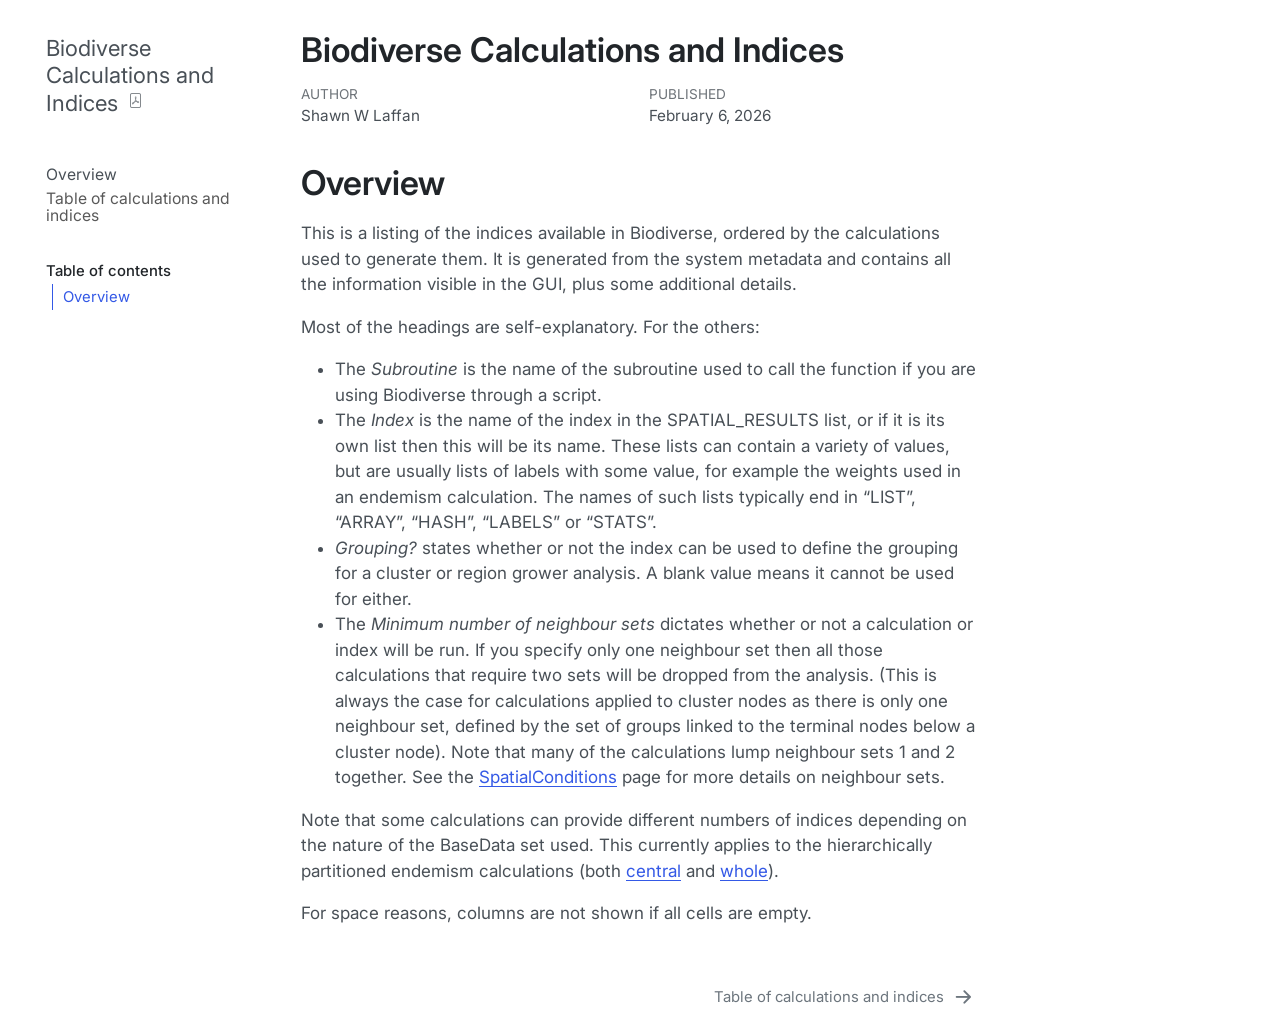
==== index.html @ e505d364 "Built site for gh-pages" ====
<!DOCTYPE html>
<html xmlns="http://www.w3.org/1999/xhtml" lang="en" xml:lang="en"><head>

<meta charset="utf-8">
<meta name="generator" content="quarto-1.8.26">

<meta name="viewport" content="width=device-width, initial-scale=1.0, user-scalable=yes">

<meta name="author" content="Shawn W Laffan">
<meta name="dcterms.date" content="2026-02-06">

<title>Biodiverse Calculations and Indices</title>
<style>
code{white-space: pre-wrap;}
span.smallcaps{font-variant: small-caps;}
div.columns{display: flex; gap: min(4vw, 1.5em);}
div.column{flex: auto; overflow-x: auto;}
div.hanging-indent{margin-left: 1.5em; text-indent: -1.5em;}
ul.task-list{list-style: none;}
ul.task-list li input[type="checkbox"] {
  width: 0.8em;
  margin: 0 0.8em 0.2em -1em; /* quarto-specific, see https://github.com/quarto-dev/quarto-cli/issues/4556 */ 
  vertical-align: middle;
}
</style>


<script src="site_libs/quarto-nav/quarto-nav.js"></script>
<script src="site_libs/quarto-nav/headroom.min.js"></script>
<script src="site_libs/clipboard/clipboard.min.js"></script>
<script src="site_libs/quarto-search/autocomplete.umd.js"></script>
<script src="site_libs/quarto-search/fuse.min.js"></script>
<script src="site_libs/quarto-search/quarto-search.js"></script>
<meta name="quarto:offset" content="./">
<link href="./indices.html" rel="next">
<script src="site_libs/quarto-html/quarto.js" type="module"></script>
<script src="site_libs/quarto-html/tabsets/tabsets.js" type="module"></script>
<script src="site_libs/quarto-html/axe/axe-check.js" type="module"></script>
<script src="site_libs/quarto-html/popper.min.js"></script>
<script src="site_libs/quarto-html/tippy.umd.min.js"></script>
<script src="site_libs/quarto-html/anchor.min.js"></script>
<link href="site_libs/quarto-html/tippy.css" rel="stylesheet">
<link href="site_libs/quarto-html/quarto-syntax-highlighting-587c61ba64f3a5504c4d52d930310e48.css" rel="stylesheet" id="quarto-text-highlighting-styles">
<script src="site_libs/bootstrap/bootstrap.min.js"></script>
<link href="site_libs/bootstrap/bootstrap-icons.css" rel="stylesheet">
<link href="site_libs/bootstrap/bootstrap-aa4ceff52b674d253eb42194b6fb353b.min.css" rel="stylesheet" append-hash="true" id="quarto-bootstrap" data-mode="light">
<script id="quarto-search-options" type="application/json">{
  "location": "sidebar",
  "copy-button": false,
  "collapse-after": 3,
  "panel-placement": "start",
  "type": "textbox",
  "limit": 50,
  "keyboard-shortcut": [
    "f",
    "/",
    "s"
  ],
  "show-item-context": false,
  "language": {
    "search-no-results-text": "No results",
    "search-matching-documents-text": "matching documents",
    "search-copy-link-title": "Copy link to search",
    "search-hide-matches-text": "Hide additional matches",
    "search-more-match-text": "more match in this document",
    "search-more-matches-text": "more matches in this document",
    "search-clear-button-title": "Clear",
    "search-text-placeholder": "",
    "search-detached-cancel-button-title": "Cancel",
    "search-submit-button-title": "Submit",
    "search-label": "Search"
  }
}</script>


</head>

<body class="nav-sidebar floating quarto-light">

<div id="quarto-search-results"></div>
  <header id="quarto-header" class="headroom fixed-top">
  <nav class="quarto-secondary-nav">
    <div class="container-fluid d-flex">
      <button type="button" class="quarto-btn-toggle btn" data-bs-toggle="collapse" role="button" data-bs-target=".quarto-sidebar-collapse-item" aria-controls="quarto-sidebar" aria-expanded="false" aria-label="Toggle sidebar navigation" onclick="if (window.quartoToggleHeadroom) { window.quartoToggleHeadroom(); }">
        <i class="bi bi-layout-text-sidebar-reverse"></i>
      </button>
        <nav class="quarto-page-breadcrumbs" aria-label="breadcrumb"><ol class="breadcrumb"><li class="breadcrumb-item"><a href="./index.html"><span class="chapter-title">Overview</span></a></li></ol></nav>
        <a class="flex-grow-1" role="navigation" data-bs-toggle="collapse" data-bs-target=".quarto-sidebar-collapse-item" aria-controls="quarto-sidebar" aria-expanded="false" aria-label="Toggle sidebar navigation" onclick="if (window.quartoToggleHeadroom) { window.quartoToggleHeadroom(); }">      
        </a>
      <button type="button" class="btn quarto-search-button" aria-label="Search" onclick="window.quartoOpenSearch();">
        <i class="bi bi-search"></i>
      </button>
    </div>
  </nav>
</header>
<!-- content -->
<div id="quarto-content" class="quarto-container page-columns page-rows-contents page-layout-article">
<!-- sidebar -->
  <nav id="quarto-sidebar" class="sidebar collapse collapse-horizontal quarto-sidebar-collapse-item sidebar-navigation floating overflow-auto">
    <div class="pt-lg-2 mt-2 text-left sidebar-header">
    <div class="sidebar-title mb-0 py-0">
      <a href="./">Biodiverse Calculations and Indices</a> 
        <div class="sidebar-tools-main">
    <a href="./Biodiverse-Calculations-and-Indices.pdf" title="Download PDF" class="quarto-navigation-tool px-1" aria-label="Download PDF"><i class="bi bi-file-pdf"></i></a>
</div>
    </div>
      </div>
        <div class="mt-2 flex-shrink-0 align-items-center">
        <div class="sidebar-search">
        <div id="quarto-search" class="" title="Search"></div>
        </div>
        </div>
    <div class="sidebar-menu-container"> 
    <ul class="list-unstyled mt-1">
        <li class="sidebar-item">
  <div class="sidebar-item-container"> 
  <a href="./index.html" class="sidebar-item-text sidebar-link active"><span class="chapter-title">Overview</span></a>
  </div>
</li>
        <li class="sidebar-item">
  <div class="sidebar-item-container"> 
  <a href="./indices.html" class="sidebar-item-text sidebar-link"><span class="chapter-title">Table of calculations and indices</span></a>
  </div>
</li>
    </ul>
    </div>
    <nav id="TOC" role="doc-toc" class="toc-active" data-toc-expanded="99">
    <h2 id="toc-title">Table of contents</h2>
   
  <ul>
  <li><a href="#overview" id="toc-overview" class="nav-link active" data-scroll-target="#overview">Overview</a></li>
  </ul>
</nav>
</nav>
<div id="quarto-sidebar-glass" class="quarto-sidebar-collapse-item" data-bs-toggle="collapse" data-bs-target=".quarto-sidebar-collapse-item"></div>
<!-- margin-sidebar -->
    <div id="quarto-margin-sidebar" class="sidebar margin-sidebar zindex-bottom">
    </div>
<!-- main -->
<main class="content" id="quarto-document-content">

<header id="title-block-header" class="quarto-title-block default">
<div class="quarto-title">
<h1 class="title">Biodiverse Calculations and Indices</h1>
</div>



<div class="quarto-title-meta">

    <div>
    <div class="quarto-title-meta-heading">Author</div>
    <div class="quarto-title-meta-contents">
             <p>Shawn W Laffan </p>
          </div>
  </div>
    
    <div>
    <div class="quarto-title-meta-heading">Published</div>
    <div class="quarto-title-meta-contents">
      <p class="date">February 6, 2026</p>
    </div>
  </div>
  
    
  </div>
  


</header>


<section id="overview" class="level1">
<h1>Overview</h1>
<p>This is a listing of the indices available in Biodiverse, ordered by the calculations used to generate them. It is generated from the system metadata and contains all the information visible in the GUI, plus some additional details.</p>
<p>Most of the headings are self-explanatory. For the others:</p>
<ul>
<li>The <em>Subroutine</em> is the name of the subroutine used to call the function if you are using Biodiverse through a script.</li>
<li>The <em>Index</em> is the name of the index in the SPATIAL_RESULTS list, or if it is its own list then this will be its name. These lists can contain a variety of values, but are usually lists of labels with some value, for example the weights used in an endemism calculation. The names of such lists typically end in “LIST”, “ARRAY”, “HASH”, “LABELS” or “STATS”.</li>
<li><em>Grouping?</em> states whether or not the index can be used to define the grouping for a cluster or region grower analysis. A blank value means it cannot be used for either.</li>
<li>The <em>Minimum number of neighbour sets</em> dictates whether or not a calculation or index will be run. If you specify only one neighbour set then all those calculations that require two sets will be dropped from the analysis. (This is always the case for calculations applied to cluster nodes as there is only one neighbour set, defined by the set of groups linked to the terminal nodes below a cluster node). Note that many of the calculations lump neighbour sets 1 and 2 together. See the <a href="https://biogeospatial.github.io/biodiverse-spatial-conditions/">SpatialConditions</a> page for more details on neighbour sets.</li>
</ul>
<p>Note that some calculations can provide different numbers of indices depending on the nature of the BaseData set used. This currently applies to the hierarchically partitioned endemism calculations (both <a href="indices.html#endemism-central-hierarchical-partition">central</a> and <a href="indices.html#endemism-whole-hierarchical-partition">whole</a>).</p>
<p>For space reasons, columns are not shown if all cells are empty.</p>


</section>

</main> <!-- /main -->
<script id="quarto-html-after-body" type="application/javascript">
  window.document.addEventListener("DOMContentLoaded", function (event) {
    const icon = "";
    const anchorJS = new window.AnchorJS();
    anchorJS.options = {
      placement: 'right',
      icon: icon
    };
    anchorJS.add('.anchored');
    const isCodeAnnotation = (el) => {
      for (const clz of el.classList) {
        if (clz.startsWith('code-annotation-')) {                     
          return true;
        }
      }
      return false;
    }
    const onCopySuccess = function(e) {
      // button target
      const button = e.trigger;
      // don't keep focus
      button.blur();
      // flash "checked"
      button.classList.add('code-copy-button-checked');
      var currentTitle = button.getAttribute("title");
      button.setAttribute("title", "Copied!");
      let tooltip;
      if (window.bootstrap) {
        button.setAttribute("data-bs-toggle", "tooltip");
        button.setAttribute("data-bs-placement", "left");
        button.setAttribute("data-bs-title", "Copied!");
        tooltip = new bootstrap.Tooltip(button, 
          { trigger: "manual", 
            customClass: "code-copy-button-tooltip",
            offset: [0, -8]});
        tooltip.show();    
      }
      setTimeout(function() {
        if (tooltip) {
          tooltip.hide();
          button.removeAttribute("data-bs-title");
          button.removeAttribute("data-bs-toggle");
          button.removeAttribute("data-bs-placement");
        }
        button.setAttribute("title", currentTitle);
        button.classList.remove('code-copy-button-checked');
      }, 1000);
      // clear code selection
      e.clearSelection();
    }
    const getTextToCopy = function(trigger) {
      const outerScaffold = trigger.parentElement.cloneNode(true);
      const codeEl = outerScaffold.querySelector('code');
      for (const childEl of codeEl.children) {
        if (isCodeAnnotation(childEl)) {
          childEl.remove();
        }
      }
      return codeEl.innerText;
    }
    const clipboard = new window.ClipboardJS('.code-copy-button:not([data-in-quarto-modal])', {
      text: getTextToCopy
    });
    clipboard.on('success', onCopySuccess);
    if (window.document.getElementById('quarto-embedded-source-code-modal')) {
      const clipboardModal = new window.ClipboardJS('.code-copy-button[data-in-quarto-modal]', {
        text: getTextToCopy,
        container: window.document.getElementById('quarto-embedded-source-code-modal')
      });
      clipboardModal.on('success', onCopySuccess);
    }
      var localhostRegex = new RegExp(/^(?:http|https):\/\/localhost\:?[0-9]*\//);
      var mailtoRegex = new RegExp(/^mailto:/);
        var filterRegex = new RegExp('/' + window.location.host + '/');
      var isInternal = (href) => {
          return filterRegex.test(href) || localhostRegex.test(href) || mailtoRegex.test(href);
      }
      // Inspect non-navigation links and adorn them if external
     var links = window.document.querySelectorAll('a[href]:not(.nav-link):not(.navbar-brand):not(.toc-action):not(.sidebar-link):not(.sidebar-item-toggle):not(.pagination-link):not(.no-external):not([aria-hidden]):not(.dropdown-item):not(.quarto-navigation-tool):not(.about-link)');
      for (var i=0; i<links.length; i++) {
        const link = links[i];
        if (!isInternal(link.href)) {
          // undo the damage that might have been done by quarto-nav.js in the case of
          // links that we want to consider external
          if (link.dataset.originalHref !== undefined) {
            link.href = link.dataset.originalHref;
          }
            // target, if specified
            link.setAttribute("target", "_blank");
            if (link.getAttribute("rel") === null) {
              link.setAttribute("rel", "noopener");
            }
        }
      }
    function tippyHover(el, contentFn, onTriggerFn, onUntriggerFn) {
      const config = {
        allowHTML: true,
        maxWidth: 500,
        delay: 100,
        arrow: false,
        appendTo: function(el) {
            return el.parentElement;
        },
        interactive: true,
        interactiveBorder: 10,
        theme: 'quarto',
        placement: 'bottom-start',
      };
      if (contentFn) {
        config.content = contentFn;
      }
      if (onTriggerFn) {
        config.onTrigger = onTriggerFn;
      }
      if (onUntriggerFn) {
        config.onUntrigger = onUntriggerFn;
      }
      window.tippy(el, config); 
    }
    const noterefs = window.document.querySelectorAll('a[role="doc-noteref"]');
    for (var i=0; i<noterefs.length; i++) {
      const ref = noterefs[i];
      tippyHover(ref, function() {
        // use id or data attribute instead here
        let href = ref.getAttribute('data-footnote-href') || ref.getAttribute('href');
        try { href = new URL(href).hash; } catch {}
        const id = href.replace(/^#\/?/, "");
        const note = window.document.getElementById(id);
        if (note) {
          return note.innerHTML;
        } else {
          return "";
        }
      });
    }
    const xrefs = window.document.querySelectorAll('a.quarto-xref');
    const processXRef = (id, note) => {
      // Strip column container classes
      const stripColumnClz = (el) => {
        el.classList.remove("page-full", "page-columns");
        if (el.children) {
          for (const child of el.children) {
            stripColumnClz(child);
          }
        }
      }
      stripColumnClz(note)
      if (id === null || id.startsWith('sec-')) {
        // Special case sections, only their first couple elements
        const container = document.createElement("div");
        if (note.children && note.children.length > 2) {
          container.appendChild(note.children[0].cloneNode(true));
          for (let i = 1; i < note.children.length; i++) {
            const child = note.children[i];
            if (child.tagName === "P" && child.innerText === "") {
              continue;
            } else {
              container.appendChild(child.cloneNode(true));
              break;
            }
          }
          if (window.Quarto?.typesetMath) {
            window.Quarto.typesetMath(container);
          }
          return container.innerHTML
        } else {
          if (window.Quarto?.typesetMath) {
            window.Quarto.typesetMath(note);
          }
          return note.innerHTML;
        }
      } else {
        // Remove any anchor links if they are present
        const anchorLink = note.querySelector('a.anchorjs-link');
        if (anchorLink) {
          anchorLink.remove();
        }
        if (window.Quarto?.typesetMath) {
          window.Quarto.typesetMath(note);
        }
        if (note.classList.contains("callout")) {
          return note.outerHTML;
        } else {
          return note.innerHTML;
        }
      }
    }
    for (var i=0; i<xrefs.length; i++) {
      const xref = xrefs[i];
      tippyHover(xref, undefined, function(instance) {
        instance.disable();
        let url = xref.getAttribute('href');
        let hash = undefined; 
        if (url.startsWith('#')) {
          hash = url;
        } else {
          try { hash = new URL(url).hash; } catch {}
        }
        if (hash) {
          const id = hash.replace(/^#\/?/, "");
          const note = window.document.getElementById(id);
          if (note !== null) {
            try {
              const html = processXRef(id, note.cloneNode(true));
              instance.setContent(html);
            } finally {
              instance.enable();
              instance.show();
            }
          } else {
            // See if we can fetch this
            fetch(url.split('#')[0])
            .then(res => res.text())
            .then(html => {
              const parser = new DOMParser();
              const htmlDoc = parser.parseFromString(html, "text/html");
              const note = htmlDoc.getElementById(id);
              if (note !== null) {
                const html = processXRef(id, note);
                instance.setContent(html);
              } 
            }).finally(() => {
              instance.enable();
              instance.show();
            });
          }
        } else {
          // See if we can fetch a full url (with no hash to target)
          // This is a special case and we should probably do some content thinning / targeting
          fetch(url)
          .then(res => res.text())
          .then(html => {
            const parser = new DOMParser();
            const htmlDoc = parser.parseFromString(html, "text/html");
            const note = htmlDoc.querySelector('main.content');
            if (note !== null) {
              // This should only happen for chapter cross references
              // (since there is no id in the URL)
              // remove the first header
              if (note.children.length > 0 && note.children[0].tagName === "HEADER") {
                note.children[0].remove();
              }
              const html = processXRef(null, note);
              instance.setContent(html);
            } 
          }).finally(() => {
            instance.enable();
            instance.show();
          });
        }
      }, function(instance) {
      });
    }
        let selectedAnnoteEl;
        const selectorForAnnotation = ( cell, annotation) => {
          let cellAttr = 'data-code-cell="' + cell + '"';
          let lineAttr = 'data-code-annotation="' +  annotation + '"';
          const selector = 'span[' + cellAttr + '][' + lineAttr + ']';
          return selector;
        }
        const selectCodeLines = (annoteEl) => {
          const doc = window.document;
          const targetCell = annoteEl.getAttribute("data-target-cell");
          const targetAnnotation = annoteEl.getAttribute("data-target-annotation");
          const annoteSpan = window.document.querySelector(selectorForAnnotation(targetCell, targetAnnotation));
          const lines = annoteSpan.getAttribute("data-code-lines").split(",");
          const lineIds = lines.map((line) => {
            return targetCell + "-" + line;
          })
          let top = null;
          let height = null;
          let parent = null;
          if (lineIds.length > 0) {
              //compute the position of the single el (top and bottom and make a div)
              const el = window.document.getElementById(lineIds[0]);
              top = el.offsetTop;
              height = el.offsetHeight;
              parent = el.parentElement.parentElement;
            if (lineIds.length > 1) {
              const lastEl = window.document.getElementById(lineIds[lineIds.length - 1]);
              const bottom = lastEl.offsetTop + lastEl.offsetHeight;
              height = bottom - top;
            }
            if (top !== null && height !== null && parent !== null) {
              // cook up a div (if necessary) and position it 
              let div = window.document.getElementById("code-annotation-line-highlight");
              if (div === null) {
                div = window.document.createElement("div");
                div.setAttribute("id", "code-annotation-line-highlight");
                div.style.position = 'absolute';
                parent.appendChild(div);
              }
              div.style.top = top - 2 + "px";
              div.style.height = height + 4 + "px";
              div.style.left = 0;
              let gutterDiv = window.document.getElementById("code-annotation-line-highlight-gutter");
              if (gutterDiv === null) {
                gutterDiv = window.document.createElement("div");
                gutterDiv.setAttribute("id", "code-annotation-line-highlight-gutter");
                gutterDiv.style.position = 'absolute';
                const codeCell = window.document.getElementById(targetCell);
                const gutter = codeCell.querySelector('.code-annotation-gutter');
                gutter.appendChild(gutterDiv);
              }
              gutterDiv.style.top = top - 2 + "px";
              gutterDiv.style.height = height + 4 + "px";
            }
            selectedAnnoteEl = annoteEl;
          }
        };
        const unselectCodeLines = () => {
          const elementsIds = ["code-annotation-line-highlight", "code-annotation-line-highlight-gutter"];
          elementsIds.forEach((elId) => {
            const div = window.document.getElementById(elId);
            if (div) {
              div.remove();
            }
          });
          selectedAnnoteEl = undefined;
        };
          // Handle positioning of the toggle
      window.addEventListener(
        "resize",
        throttle(() => {
          elRect = undefined;
          if (selectedAnnoteEl) {
            selectCodeLines(selectedAnnoteEl);
          }
        }, 10)
      );
      function throttle(fn, ms) {
      let throttle = false;
      let timer;
        return (...args) => {
          if(!throttle) { // first call gets through
              fn.apply(this, args);
              throttle = true;
          } else { // all the others get throttled
              if(timer) clearTimeout(timer); // cancel #2
              timer = setTimeout(() => {
                fn.apply(this, args);
                timer = throttle = false;
              }, ms);
          }
        };
      }
        // Attach click handler to the DT
        const annoteDls = window.document.querySelectorAll('dt[data-target-cell]');
        for (const annoteDlNode of annoteDls) {
          annoteDlNode.addEventListener('click', (event) => {
            const clickedEl = event.target;
            if (clickedEl !== selectedAnnoteEl) {
              unselectCodeLines();
              const activeEl = window.document.querySelector('dt[data-target-cell].code-annotation-active');
              if (activeEl) {
                activeEl.classList.remove('code-annotation-active');
              }
              selectCodeLines(clickedEl);
              clickedEl.classList.add('code-annotation-active');
            } else {
              // Unselect the line
              unselectCodeLines();
              clickedEl.classList.remove('code-annotation-active');
            }
          });
        }
    const findCites = (el) => {
      const parentEl = el.parentElement;
      if (parentEl) {
        const cites = parentEl.dataset.cites;
        if (cites) {
          return {
            el,
            cites: cites.split(' ')
          };
        } else {
          return findCites(el.parentElement)
        }
      } else {
        return undefined;
      }
    };
    var bibliorefs = window.document.querySelectorAll('a[role="doc-biblioref"]');
    for (var i=0; i<bibliorefs.length; i++) {
      const ref = bibliorefs[i];
      const citeInfo = findCites(ref);
      if (citeInfo) {
        tippyHover(citeInfo.el, function() {
          var popup = window.document.createElement('div');
          citeInfo.cites.forEach(function(cite) {
            var citeDiv = window.document.createElement('div');
            citeDiv.classList.add('hanging-indent');
            citeDiv.classList.add('csl-entry');
            var biblioDiv = window.document.getElementById('ref-' + cite);
            if (biblioDiv) {
              citeDiv.innerHTML = biblioDiv.innerHTML;
            }
            popup.appendChild(citeDiv);
          });
          return popup.innerHTML;
        });
      }
    }
  });
  </script>
<nav class="page-navigation">
  <div class="nav-page nav-page-previous">
  </div>
  <div class="nav-page nav-page-next">
      <a href="./indices.html" class="pagination-link" aria-label="Table of calculations and indices">
        <span class="nav-page-text"><span class="chapter-title">Table of calculations and indices</span></span> <i class="bi bi-arrow-right-short"></i>
      </a>
  </div>
</nav>
</div> <!-- /content -->




</body></html>
---- site_libs/quarto-html/tippy.css ----
.tippy-box[data-animation=fade][data-state=hidden]{opacity:0}[data-tippy-root]{max-width:calc(100vw - 10px)}.tippy-box{position:relative;background-color:#333;color:#fff;border-radius:4px;font-size:14px;line-height:1.4;white-space:normal;outline:0;transition-property:transform,visibility,opacity}.tippy-box[data-placement^=top]>.tippy-arrow{bottom:0}.tippy-box[data-placement^=top]>.tippy-arrow:before{bottom:-7px;left:0;border-width:8px 8px 0;border-top-color:initial;transform-origin:center top}.tippy-box[data-placement^=bottom]>.tippy-arrow{top:0}.tippy-box[data-placement^=bottom]>.tippy-arrow:before{top:-7px;left:0;border-width:0 8px 8px;border-bottom-color:initial;transform-origin:center bottom}.tippy-box[data-placement^=left]>.tippy-arrow{right:0}.tippy-box[data-placement^=left]>.tippy-arrow:before{border-width:8px 0 8px 8px;border-left-color:initial;right:-7px;transform-origin:center left}.tippy-box[data-placement^=right]>.tippy-arrow{left:0}.tippy-box[data-placement^=right]>.tippy-arrow:before{left:-7px;border-width:8px 8px 8px 0;border-right-color:initial;transform-origin:center right}.tippy-box[data-inertia][data-state=visible]{transition-timing-function:cubic-bezier(.54,1.5,.38,1.11)}.tippy-arrow{width:16px;height:16px;color:#333}.tippy-arrow:before{content:"";position:absolute;border-color:transparent;border-style:solid}.tippy-content{position:relative;padding:5px 9px;z-index:1}
---- site_libs/quarto-html/quarto-syntax-highlighting-587c61ba64f3a5504c4d52d930310e48.css ----
/* quarto syntax highlight colors */
:root {
  --quarto-hl-ot-color: #003B4F;
  --quarto-hl-at-color: #657422;
  --quarto-hl-ss-color: #20794D;
  --quarto-hl-an-color: #5E5E5E;
  --quarto-hl-fu-color: #4758AB;
  --quarto-hl-st-color: #20794D;
  --quarto-hl-cf-color: #003B4F;
  --quarto-hl-op-color: #5E5E5E;
  --quarto-hl-er-color: #AD0000;
  --quarto-hl-bn-color: #AD0000;
  --quarto-hl-al-color: #AD0000;
  --quarto-hl-va-color: #111111;
  --quarto-hl-bu-color: inherit;
  --quarto-hl-ex-color: inherit;
  --quarto-hl-pp-color: #AD0000;
  --quarto-hl-in-color: #5E5E5E;
  --quarto-hl-vs-color: #20794D;
  --quarto-hl-wa-color: #5E5E5E;
  --quarto-hl-do-color: #5E5E5E;
  --quarto-hl-im-color: #00769E;
  --quarto-hl-ch-color: #20794D;
  --quarto-hl-dt-color: #AD0000;
  --quarto-hl-fl-color: #AD0000;
  --quarto-hl-co-color: #5E5E5E;
  --quarto-hl-cv-color: #5E5E5E;
  --quarto-hl-cn-color: #8f5902;
  --quarto-hl-sc-color: #5E5E5E;
  --quarto-hl-dv-color: #AD0000;
  --quarto-hl-kw-color: #003B4F;
}

/* other quarto variables */
:root {
  --quarto-font-monospace: SFMono-Regular, Menlo, Monaco, Consolas, "Liberation Mono", "Courier New", monospace;
}

/* syntax highlight based on Pandoc's rules */
pre > code.sourceCode > span {
  color: #003B4F;
}

code.sourceCode > span {
  color: #003B4F;
}

div.sourceCode,
div.sourceCode pre.sourceCode {
  color: #003B4F;
}

/* Normal */
code span {
  color: #003B4F;
}

/* Alert */
code span.al {
  color: #AD0000;
  font-style: inherit;
}

/* Annotation */
code span.an {
  color: #5E5E5E;
  font-style: inherit;
}

/* Attribute */
code span.at {
  color: #657422;
  font-style: inherit;
}

/* BaseN */
code span.bn {
  color: #AD0000;
  font-style: inherit;
}

/* BuiltIn */
code span.bu {
  font-style: inherit;
}

/* ControlFlow */
code span.cf {
  color: #003B4F;
  font-weight: bold;
  font-style: inherit;
}

/* Char */
code span.ch {
  color: #20794D;
  font-style: inherit;
}

/* Constant */
code span.cn {
  color: #8f5902;
  font-style: inherit;
}

/* Comment */
code span.co {
  color: #5E5E5E;
  font-style: inherit;
}

/* CommentVar */
code span.cv {
  color: #5E5E5E;
  font-style: italic;
}

/* Documentation */
code span.do {
  color: #5E5E5E;
  font-style: italic;
}

/* DataType */
code span.dt {
  color: #AD0000;
  font-style: inherit;
}

/* DecVal */
code span.dv {
  color: #AD0000;
  font-style: inherit;
}

/* Error */
code span.er {
  color: #AD0000;
  font-style: inherit;
}

/* Extension */
code span.ex {
  font-style: inherit;
}

/* Float */
code span.fl {
  color: #AD0000;
  font-style: inherit;
}

/* Function */
code span.fu {
  color: #4758AB;
  font-style: inherit;
}

/* Import */
code span.im {
  color: #00769E;
  font-style: inherit;
}

/* Information */
code span.in {
  color: #5E5E5E;
  font-style: inherit;
}

/* Keyword */
code span.kw {
  color: #003B4F;
  font-weight: bold;
  font-style: inherit;
}

/* Operator */
code span.op {
  color: #5E5E5E;
  font-style: inherit;
}

/* Other */
code span.ot {
  color: #003B4F;
  font-style: inherit;
}

/* Preprocessor */
code span.pp {
  color: #AD0000;
  font-style: inherit;
}

/* SpecialChar */
code span.sc {
  color: #5E5E5E;
  font-style: inherit;
}

/* SpecialString */
code span.ss {
  color: #20794D;
  font-style: inherit;
}

/* String */
code span.st {
  color: #20794D;
  font-style: inherit;
}

/* Variable */
code span.va {
  color: #111111;
  font-style: inherit;
}

/* VerbatimString */
code span.vs {
  color: #20794D;
  font-style: inherit;
}

/* Warning */
code span.wa {
  color: #5E5E5E;
  font-style: italic;
}

.prevent-inlining {
  content: "</";
}

/*# sourceMappingURL=2dce1cc6c82594539e1579de68416b47.css.map */
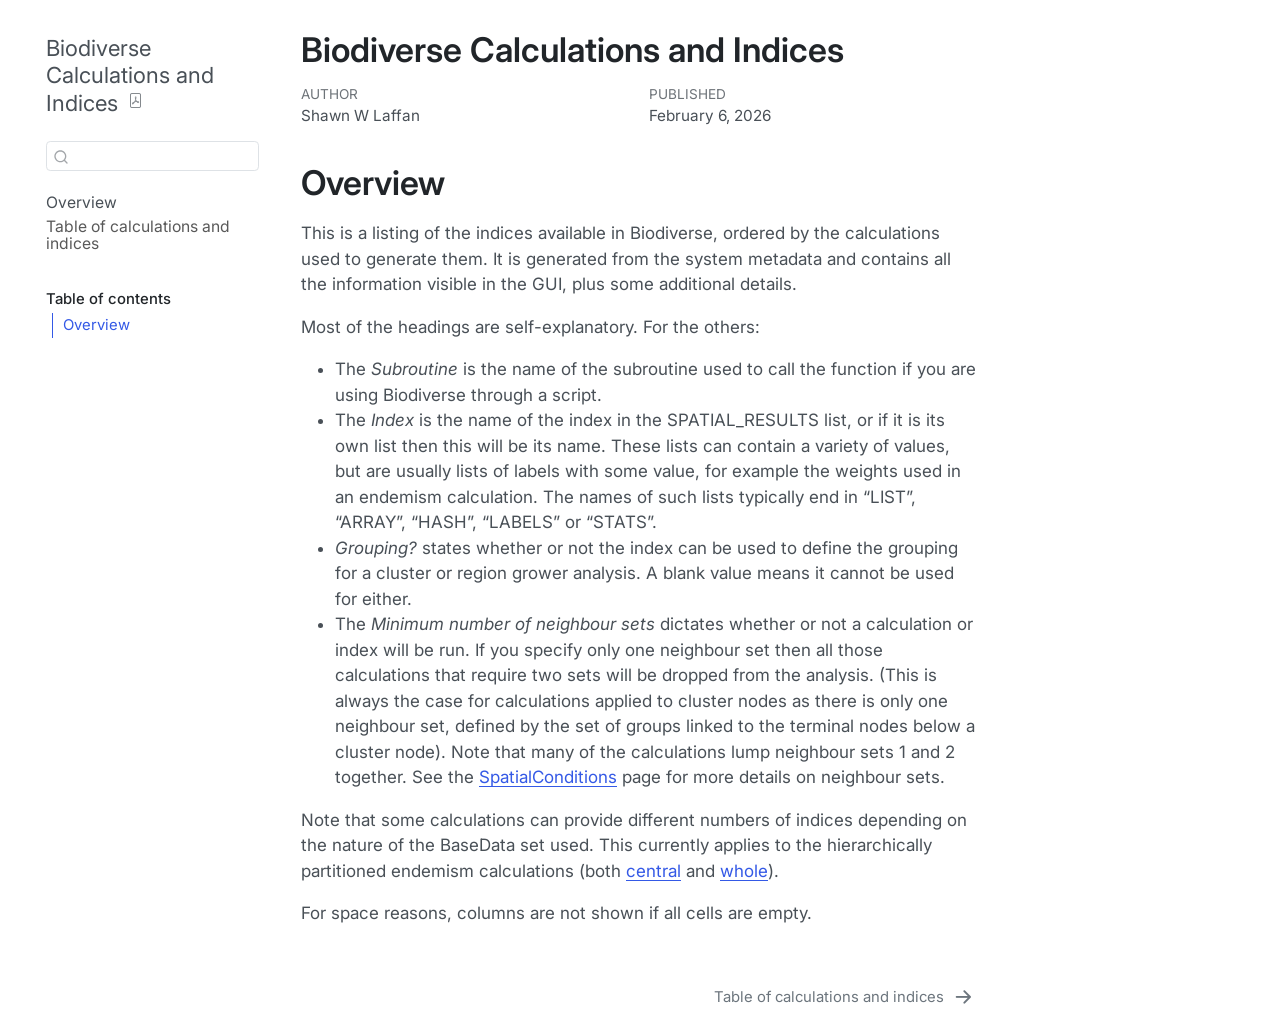
==== commit 201deee6: "Built site for gh-pages" ====
--- a/index.html
+++ b/index.html
@@ -2,7 +2,7 @@
 <html xmlns="http://www.w3.org/1999/xhtml" lang="en" xml:lang="en"><head>
 
 <meta charset="utf-8">
-<meta name="generator" content="quarto-1.8.26">
+<meta name="generator" content="quarto-1.9.38">
 
 <meta name="viewport" content="width=device-width, initial-scale=1.0, user-scalable=yes">
 
@@ -11,6 +11,9 @@
 
 <title>Biodiverse Calculations and Indices</title>
 <style>
+/* Default styles provided by pandoc.
+** See https://pandoc.org/MANUAL.html#variables-for-html for config info.
+*/
 code{white-space: pre-wrap;}
 span.smallcaps{font-variant: small-caps;}
 div.columns{display: flex; gap: min(4vw, 1.5em);}
@@ -35,15 +38,14 @@
 <link href="./indices.html" rel="next">
 <script src="site_libs/quarto-html/quarto.js" type="module"></script>
 <script src="site_libs/quarto-html/tabsets/tabsets.js" type="module"></script>
-<script src="site_libs/quarto-html/axe/axe-check.js" type="module"></script>
 <script src="site_libs/quarto-html/popper.min.js"></script>
 <script src="site_libs/quarto-html/tippy.umd.min.js"></script>
 <script src="site_libs/quarto-html/anchor.min.js"></script>
 <link href="site_libs/quarto-html/tippy.css" rel="stylesheet">
-<link href="site_libs/quarto-html/quarto-syntax-highlighting-587c61ba64f3a5504c4d52d930310e48.css" rel="stylesheet" id="quarto-text-highlighting-styles">
+<link href="site_libs/quarto-html/quarto-syntax-highlighting-15634bcf2e68342d4ad2dfa704d543f6.css" rel="stylesheet" id="quarto-text-highlighting-styles">
 <script src="site_libs/bootstrap/bootstrap.min.js"></script>
 <link href="site_libs/bootstrap/bootstrap-icons.css" rel="stylesheet">
-<link href="site_libs/bootstrap/bootstrap-aa4ceff52b674d253eb42194b6fb353b.min.css" rel="stylesheet" append-hash="true" id="quarto-bootstrap" data-mode="light">
+<link href="site_libs/bootstrap/bootstrap-983144ede119b023d0910f79062ca3be.min.css" rel="stylesheet" append-hash="true" id="quarto-bootstrap" data-mode="light">
 <script id="quarto-search-options" type="application/json">{
   "location": "sidebar",
   "copy-button": false,
--- a/site_libs/quarto-html/quarto-syntax-highlighting-15634bcf2e68342d4ad2dfa704d543f6.css
+++ b/site_libs/quarto-html/quarto-syntax-highlighting-15634bcf2e68342d4ad2dfa704d543f6.css
@@ -0,0 +1,236 @@
+/* quarto syntax highlight colors */
+:root {
+  --quarto-hl-ot-color: #003B4F;
+  --quarto-hl-at-color: #657422;
+  --quarto-hl-ss-color: #20794D;
+  --quarto-hl-an-color: #5E5E5E;
+  --quarto-hl-fu-color: #4758AB;
+  --quarto-hl-st-color: #20794D;
+  --quarto-hl-cf-color: #003B4F;
+  --quarto-hl-op-color: #5E5E5E;
+  --quarto-hl-er-color: #AD0000;
+  --quarto-hl-bn-color: #AD0000;
+  --quarto-hl-al-color: #AD0000;
+  --quarto-hl-va-color: #111111;
+  --quarto-hl-bu-color: inherit;
+  --quarto-hl-ex-color: inherit;
+  --quarto-hl-pp-color: #AD0000;
+  --quarto-hl-in-color: #5E5E5E;
+  --quarto-hl-vs-color: #20794D;
+  --quarto-hl-wa-color: #5E5E5E;
+  --quarto-hl-do-color: #5E5E5E;
+  --quarto-hl-im-color: #00769E;
+  --quarto-hl-ch-color: #20794D;
+  --quarto-hl-dt-color: #AD0000;
+  --quarto-hl-fl-color: #AD0000;
+  --quarto-hl-co-color: #5E5E5E;
+  --quarto-hl-cv-color: #5E5E5E;
+  --quarto-hl-cn-color: #8f5902;
+  --quarto-hl-sc-color: #5E5E5E;
+  --quarto-hl-dv-color: #AD0000;
+  --quarto-hl-kw-color: #003B4F;
+}
+
+/* other quarto variables */
+:root {
+  --quarto-font-monospace: SFMono-Regular, Menlo, Monaco, Consolas, "Liberation Mono", "Courier New", monospace;
+}
+
+/* syntax highlight based on Pandoc's rules */
+pre > code.sourceCode > span {
+  color: #003B4F;
+}
+
+code.sourceCode > span {
+  color: #003B4F;
+}
+
+div.sourceCode,
+div.sourceCode pre.sourceCode {
+  color: #003B4F;
+}
+
+/* Normal */
+code span {
+  color: #003B4F;
+}
+
+/* Alert */
+code span.al {
+  color: #AD0000;
+  font-style: inherit;
+}
+
+/* Annotation */
+code span.an {
+  color: #5E5E5E;
+  font-style: inherit;
+}
+
+/* Attribute */
+code span.at {
+  color: #657422;
+  font-style: inherit;
+}
+
+/* BaseN */
+code span.bn {
+  color: #AD0000;
+  font-style: inherit;
+}
+
+/* BuiltIn */
+code span.bu {
+  font-style: inherit;
+}
+
+/* ControlFlow */
+code span.cf {
+  color: #003B4F;
+  font-weight: bold;
+  font-style: inherit;
+}
+
+/* Char */
+code span.ch {
+  color: #20794D;
+  font-style: inherit;
+}
+
+/* Constant */
+code span.cn {
+  color: #8f5902;
+  font-style: inherit;
+}
+
+/* Comment */
+code span.co {
+  color: #5E5E5E;
+  font-style: inherit;
+}
+
+/* CommentVar */
+code span.cv {
+  color: #5E5E5E;
+  font-style: italic;
+}
+
+/* Documentation */
+code span.do {
+  color: #5E5E5E;
+  font-style: italic;
+}
+
+/* DataType */
+code span.dt {
+  color: #AD0000;
+  font-style: inherit;
+}
+
+/* DecVal */
+code span.dv {
+  color: #AD0000;
+  font-style: inherit;
+}
+
+/* Error */
+code span.er {
+  color: #AD0000;
+  font-style: inherit;
+}
+
+/* Extension */
+code span.ex {
+  font-style: inherit;
+}
+
+/* Float */
+code span.fl {
+  color: #AD0000;
+  font-style: inherit;
+}
+
+/* Function */
+code span.fu {
+  color: #4758AB;
+  font-style: inherit;
+}
+
+/* Import */
+code span.im {
+  color: #00769E;
+  font-style: inherit;
+}
+
+/* Information */
+code span.in {
+  color: #5E5E5E;
+  font-style: inherit;
+}
+
+/* Keyword */
+code span.kw {
+  color: #003B4F;
+  font-weight: bold;
+  font-style: inherit;
+}
+
+/* Operator */
+code span.op {
+  color: #5E5E5E;
+  font-style: inherit;
+}
+
+/* Other */
+code span.ot {
+  color: #003B4F;
+  font-style: inherit;
+}
+
+/* Preprocessor */
+code span.pp {
+  color: #AD0000;
+  font-style: inherit;
+}
+
+/* SpecialChar */
+code span.sc {
+  color: #5E5E5E;
+  font-style: inherit;
+}
+
+/* SpecialString */
+code span.ss {
+  color: #20794D;
+  font-style: inherit;
+}
+
+/* String */
+code span.st {
+  color: #20794D;
+  font-style: inherit;
+}
+
+/* Variable */
+code span.va {
+  color: #111111;
+  font-style: inherit;
+}
+
+/* VerbatimString */
+code span.vs {
+  color: #20794D;
+  font-style: inherit;
+}
+
+/* Warning */
+code span.wa {
+  color: #5E5E5E;
+  font-style: italic;
+}
+
+.prevent-inlining {
+  content: "</";
+}
+
+/*# sourceMappingURL=f23921c56f73e400b49028c9186a1aa0.css.map */
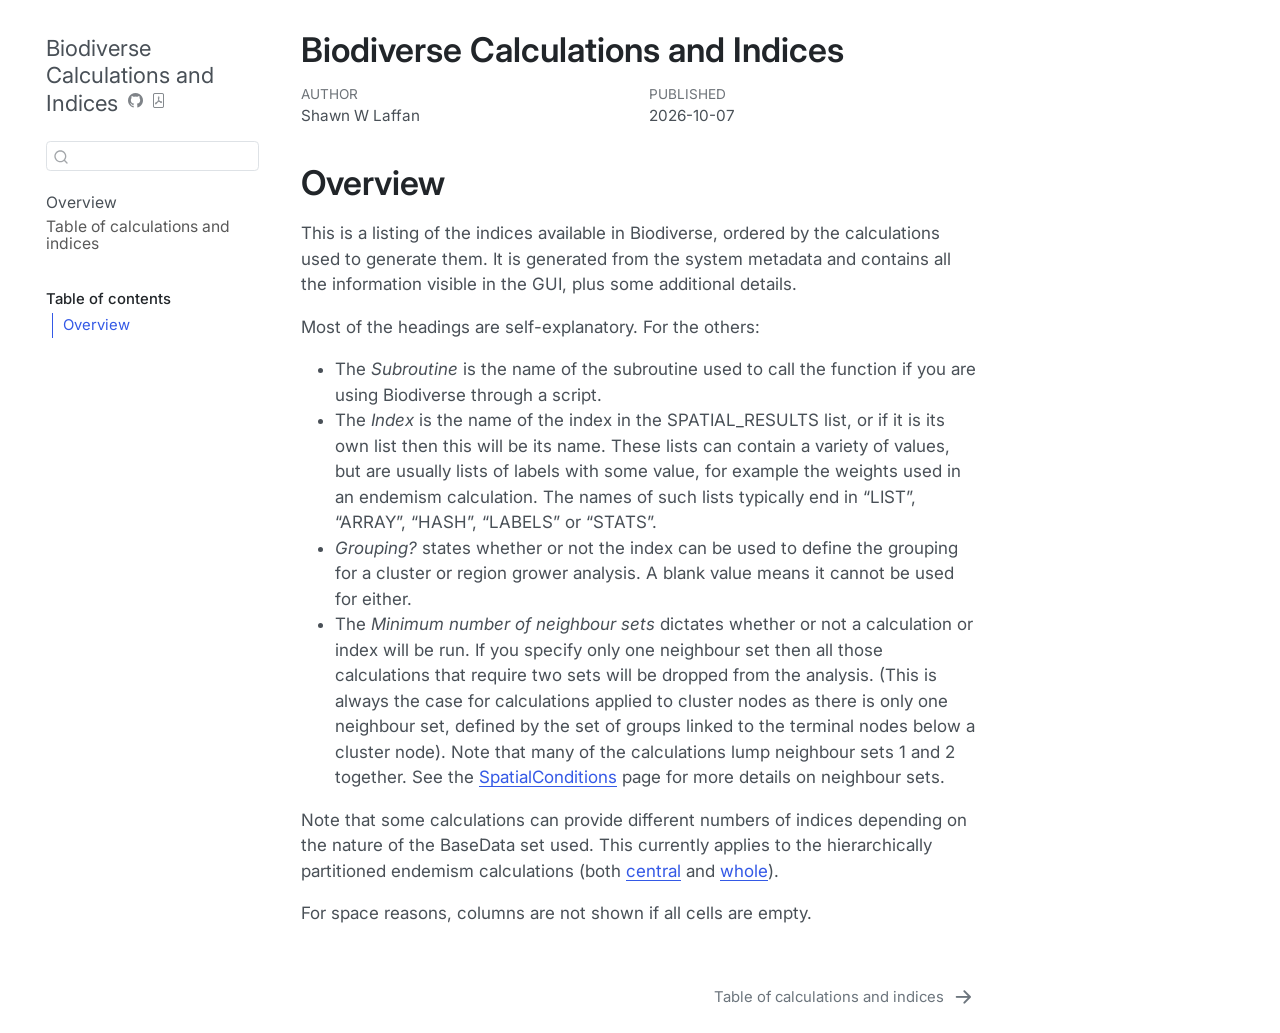
==== commit 1563f837: "Built site for gh-pages" ====
--- a/index.html
+++ b/index.html
@@ -2,22 +2,25 @@
 <html xmlns="http://www.w3.org/1999/xhtml" lang="en" xml:lang="en"><head>
 
 <meta charset="utf-8">
-<meta name="generator" content="quarto-1.9.38">
+<meta name="generator" content="quarto-1.10.19">
 
 <meta name="viewport" content="width=device-width, initial-scale=1.0, user-scalable=yes">
 
 <meta name="author" content="Shawn W Laffan">
-<meta name="dcterms.date" content="2026-02-06">
+<meta name="dcterms.date" content="2026-10-07">
 
 <title>Biodiverse Calculations and Indices</title>
 <style>
 /* Default styles provided by pandoc.
 ** See https://pandoc.org/MANUAL.html#variables-for-html for config info.
 */
-code{white-space: pre-wrap;}
 span.smallcaps{font-variant: small-caps;}
-div.columns{display: flex; gap: min(4vw, 1.5em);}
-div.column{flex: auto; overflow-x: auto;}
+div.columns{display: flex; gap: 1.5em;}
+div.column{flex: auto;}
+@media screen {
+div.columns{gap: min(4vw, 1.5em);}
+div.column{overflow-x: auto;}
+}
 div.hanging-indent{margin-left: 1.5em; text-indent: -1.5em;}
 ul.task-list{list-style: none;}
 ul.task-list li input[type="checkbox"] {
@@ -42,10 +45,10 @@
 <script src="site_libs/quarto-html/tippy.umd.min.js"></script>
 <script src="site_libs/quarto-html/anchor.min.js"></script>
 <link href="site_libs/quarto-html/tippy.css" rel="stylesheet">
-<link href="site_libs/quarto-html/quarto-syntax-highlighting-15634bcf2e68342d4ad2dfa704d543f6.css" rel="stylesheet" id="quarto-text-highlighting-styles">
+<link href="site_libs/quarto-html/quarto-syntax-highlighting-bf27225e3a48a9273f3daa8f8e829971.css" rel="stylesheet" id="quarto-text-highlighting-styles">
 <script src="site_libs/bootstrap/bootstrap.min.js"></script>
 <link href="site_libs/bootstrap/bootstrap-icons.css" rel="stylesheet">
-<link href="site_libs/bootstrap/bootstrap-983144ede119b023d0910f79062ca3be.min.css" rel="stylesheet" append-hash="true" id="quarto-bootstrap" data-mode="light">
+<link href="site_libs/bootstrap/bootstrap-a2bd9de4ef5fb761a4bc875b37f99336.min.css" rel="stylesheet" append-hash="true" id="quarto-bootstrap" data-mode="light">
 <script id="quarto-search-options" type="application/json">{
   "location": "sidebar",
   "copy-button": false,
@@ -103,6 +106,7 @@
     <div class="sidebar-title mb-0 py-0">
       <a href="./">Biodiverse Calculations and Indices</a> 
         <div class="sidebar-tools-main">
+    <a href="https://github.com/biogeospatial/biodiverse-indices" title="Source Code" class="quarto-navigation-tool px-1" aria-label="Source Code"><i class="bi bi-github"></i></a>
     <a href="./Biodiverse-Calculations-and-Indices.pdf" title="Download PDF" class="quarto-navigation-tool px-1" aria-label="Download PDF"><i class="bi bi-file-pdf"></i></a>
 </div>
     </div>
@@ -160,7 +164,7 @@
     <div>
     <div class="quarto-title-meta-heading">Published</div>
     <div class="quarto-title-meta-contents">
-      <p class="date">February 6, 2026</p>
+      <p class="date">2026-10-07</p>
     </div>
   </div>
   
--- a/site_libs/quarto-html/quarto-syntax-highlighting-bf27225e3a48a9273f3daa8f8e829971.css
+++ b/site_libs/quarto-html/quarto-syntax-highlighting-bf27225e3a48a9273f3daa8f8e829971.css
@@ -0,0 +1,236 @@
+/* quarto syntax highlight colors */
+:root {
+  --quarto-hl-ot-color: #003B4F;
+  --quarto-hl-at-color: #657422;
+  --quarto-hl-ss-color: #20794D;
+  --quarto-hl-an-color: #5E5E5E;
+  --quarto-hl-fu-color: #4758AB;
+  --quarto-hl-st-color: #20794D;
+  --quarto-hl-cf-color: #003B4F;
+  --quarto-hl-op-color: #5E5E5E;
+  --quarto-hl-er-color: #AD0000;
+  --quarto-hl-bn-color: #AD0000;
+  --quarto-hl-al-color: #AD0000;
+  --quarto-hl-va-color: #111111;
+  --quarto-hl-bu-color: inherit;
+  --quarto-hl-ex-color: inherit;
+  --quarto-hl-pp-color: #AD0000;
+  --quarto-hl-in-color: #5E5E5E;
+  --quarto-hl-vs-color: #20794D;
+  --quarto-hl-wa-color: #5E5E5E;
+  --quarto-hl-do-color: #5E5E5E;
+  --quarto-hl-im-color: #00769E;
+  --quarto-hl-ch-color: #20794D;
+  --quarto-hl-dt-color: #AD0000;
+  --quarto-hl-fl-color: #AD0000;
+  --quarto-hl-co-color: #5E5E5E;
+  --quarto-hl-cv-color: #5E5E5E;
+  --quarto-hl-cn-color: #8f5902;
+  --quarto-hl-sc-color: #5E5E5E;
+  --quarto-hl-dv-color: #AD0000;
+  --quarto-hl-kw-color: #003B4F;
+}
+
+/* other quarto variables */
+:root {
+  --quarto-font-monospace: SFMono-Regular, Menlo, Monaco, Consolas, "Liberation Mono", "Courier New", monospace;
+}
+
+/* syntax highlight based on Pandoc's rules */
+pre > code.sourceCode > span {
+  color: #003B4F;
+}
+
+code.sourceCode > span {
+  color: #003B4F;
+}
+
+div.sourceCode,
+div.sourceCode pre.sourceCode {
+  color: #003B4F;
+}
+
+/* Normal */
+code span {
+  color: #003B4F;
+}
+
+/* Alert */
+code span.al {
+  color: #AD0000;
+  font-style: inherit;
+}
+
+/* Annotation */
+code span.an {
+  color: #5E5E5E;
+  font-style: inherit;
+}
+
+/* Attribute */
+code span.at {
+  color: #657422;
+  font-style: inherit;
+}
+
+/* BaseN */
+code span.bn {
+  color: #AD0000;
+  font-style: inherit;
+}
+
+/* BuiltIn */
+code span.bu {
+  font-style: inherit;
+}
+
+/* ControlFlow */
+code span.cf {
+  color: #003B4F;
+  font-weight: bold;
+  font-style: inherit;
+}
+
+/* Char */
+code span.ch {
+  color: #20794D;
+  font-style: inherit;
+}
+
+/* Constant */
+code span.cn {
+  color: #8f5902;
+  font-style: inherit;
+}
+
+/* Comment */
+code span.co {
+  color: #5E5E5E;
+  font-style: inherit;
+}
+
+/* CommentVar */
+code span.cv {
+  color: #5E5E5E;
+  font-style: italic;
+}
+
+/* Documentation */
+code span.do {
+  color: #5E5E5E;
+  font-style: italic;
+}
+
+/* DataType */
+code span.dt {
+  color: #AD0000;
+  font-style: inherit;
+}
+
+/* DecVal */
+code span.dv {
+  color: #AD0000;
+  font-style: inherit;
+}
+
+/* Error */
+code span.er {
+  color: #AD0000;
+  font-style: inherit;
+}
+
+/* Extension */
+code span.ex {
+  font-style: inherit;
+}
+
+/* Float */
+code span.fl {
+  color: #AD0000;
+  font-style: inherit;
+}
+
+/* Function */
+code span.fu {
+  color: #4758AB;
+  font-style: inherit;
+}
+
+/* Import */
+code span.im {
+  color: #00769E;
+  font-style: inherit;
+}
+
+/* Information */
+code span.in {
+  color: #5E5E5E;
+  font-style: inherit;
+}
+
+/* Keyword */
+code span.kw {
+  color: #003B4F;
+  font-weight: bold;
+  font-style: inherit;
+}
+
+/* Operator */
+code span.op {
+  color: #5E5E5E;
+  font-style: inherit;
+}
+
+/* Other */
+code span.ot {
+  color: #003B4F;
+  font-style: inherit;
+}
+
+/* Preprocessor */
+code span.pp {
+  color: #AD0000;
+  font-style: inherit;
+}
+
+/* SpecialChar */
+code span.sc {
+  color: #5E5E5E;
+  font-style: inherit;
+}
+
+/* SpecialString */
+code span.ss {
+  color: #20794D;
+  font-style: inherit;
+}
+
+/* String */
+code span.st {
+  color: #20794D;
+  font-style: inherit;
+}
+
+/* Variable */
+code span.va {
+  color: #111111;
+  font-style: inherit;
+}
+
+/* VerbatimString */
+code span.vs {
+  color: #20794D;
+  font-style: inherit;
+}
+
+/* Warning */
+code span.wa {
+  color: #5E5E5E;
+  font-style: italic;
+}
+
+.prevent-inlining {
+  content: "</";
+}
+
+/*# sourceMappingURL=8be38f48d34c45af72792cbd699585e7.css.map */
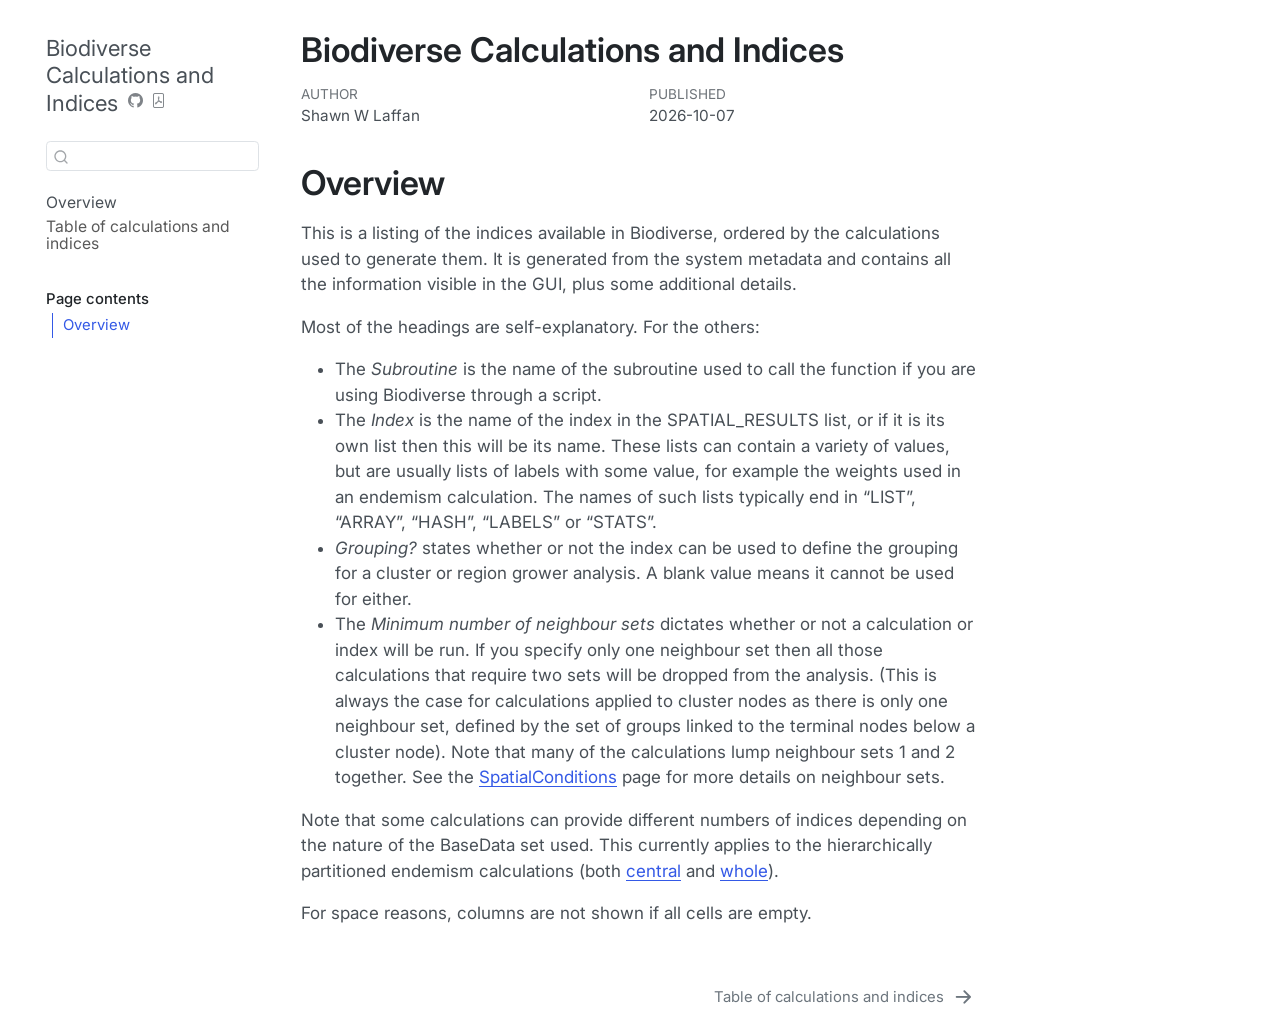
==== commit f18aef5a: "Built site for gh-pages" ====
--- a/index.html
+++ b/index.html
@@ -131,7 +131,7 @@
     </ul>
     </div>
     <nav id="TOC" role="doc-toc" class="toc-active" data-toc-expanded="99">
-    <h2 id="toc-title">Table of contents</h2>
+    <h2 id="toc-title">Page contents</h2>
    
   <ul>
   <li><a href="#overview" id="toc-overview" class="nav-link active" data-scroll-target="#overview">Overview</a></li>
